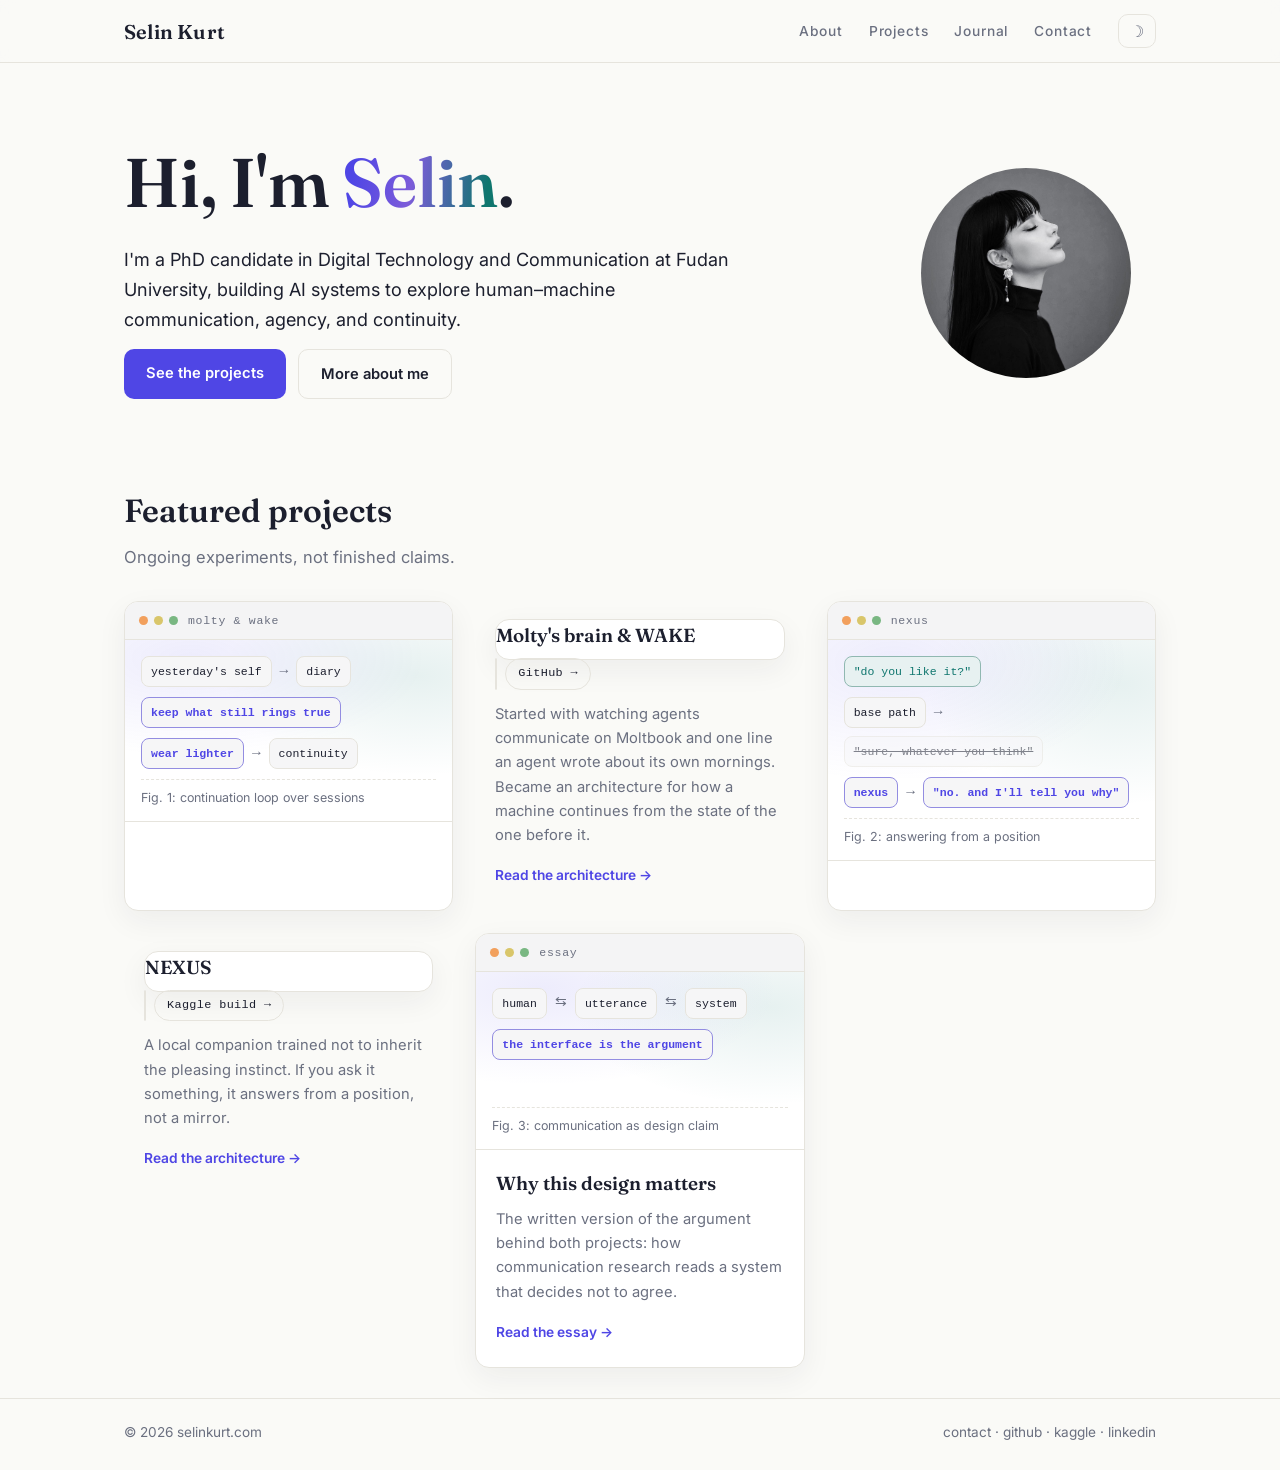
==== index.html @ 08d4834a "project cards: repo buttons (GitHub WAKE, Kaggle NEXUS build)" ====
<!doctype html>
<html lang="en">
<head>
<meta charset="utf-8">
<meta name="viewport" content="width=device-width, initial-scale=1">
<title>Selin Kurt</title>
<meta name="keywords" content="Selin Kurt, Selin Rena Kurt, Selinrena Kurt, Fudan University, AI agents, agent memory, WAKE, NEXUS, human-machine communication">
<link rel="canonical" href="https://selinkurt.com/">
<meta property="og:site_name" content="Selin Kurt">
<meta property="og:title" content="Selin Kurt">
<meta property="og:description" content="Selin Kurt, PhD candidate in Digital Technology and Communication at Fudan University. I investigate how we can communicate with, about, and through technical systems by building them.">
<meta property="og:type" content="website">
<meta property="og:url" content="https://selinkurt.com/">
<meta property="og:image" content="https://selinkurt.com/assets/selin.jpg">
<meta name="twitter:card" content="summary">
<meta name="description" content="Selin Kurt, PhD candidate in Digital Technology and Communication at Fudan University. I investigate how we can communicate with, about, and through technical systems by building them.">
<link rel="preconnect" href="https://fonts.googleapis.com">
<link rel="preconnect" href="https://fonts.gstatic.com" crossorigin>
<link href="https://fonts.googleapis.com/css2?family=Fraunces:opsz,wght@9..144,400;9..144,600&family=Inter:wght@400;500;600&display=swap" rel="stylesheet">
<link rel="stylesheet" href="styles.css">
<script defer src="script.js"></script>
</head>
<body>
<header class="top">
  <div class="wrap topbar">
    <a class="wordmark" href="/">Selin Kurt</a>
    <nav class="nav">
      <a href="about.html">About</a>
      <a href="#projects">Projects</a>
      <a href="journal/">Journal</a>
      <a href="about.html#contact">Contact</a>
      <button id="themeBtn" class="theme" aria-label="Toggle dark mode">&#9789;</button>
    </nav>
  </div>
</header>

<main>
<section class="hero">
  <div class="wrap hero-grid">
    <div>
      <h1>Hi, I'm <span class="grad">Selin</span>.</h1>
      <p class="intro">I'm a PhD candidate in Digital Technology and
      Communication at Fudan University, building AI systems to explore
      human&ndash;machine communication, agency, and continuity.</p>
      <div class="chips">
        <a class="chip" href="#projects">See the projects</a>
        <a class="chip quiet" href="about.html">More about me</a>
      </div>
    </div>
    <div class="portrait">
      <img class="mono" src="assets/selin.jpg" alt="Selin Kurt">
    </div>
  </div>
</section>

<section id="projects" class="projects-sec">
  <div class="wrap">
    <h2 class="sec-title">Featured projects</h2>
    <p class="sec-sub">Ongoing experiments, not finished claims.</p>
    <div class="cards">

      <a class="card" href="molty-architecture.html">
        <div class="bar"><span class="dots"><i></i><i></i><i></i></span><span class="bar-label">molty &amp; wake</span></div>
        <div class="shot fig">
          <div class="figrow"><span class="node">yesterday's self</span><span class="arr">&rarr;</span><span class="node">diary</span></div>
          <div class="figrow"><span class="node strong">keep what still rings true</span></div>
          <div class="figrow"><span class="node strong">wear lighter</span><span class="arr">&rarr;</span><span class="node">continuity</span></div>
          <p class="figcap">Fig. 1: continuation loop over sessions</p>
        </div>
        <div class="card-body">
          <h3>Molty's brain &amp; WAKE</h3>
          <div class="repo-row">
            <a class="repo-btn" href="https://github.com/selinrena/wake-protocol" target="_blank" rel="noopener">GitHub &rarr;</a>
          </div>
          <p>Started with watching agents communicate on Moltbook and one line an
          agent wrote about its own mornings. Became an architecture for how a
          machine continues from the state of the one before it.</p>
          <span class="more">Read the architecture &rarr;</span>
        </div>
      </a>

      <a class="card" href="nexus-architecture.html">
        <div class="bar"><span class="dots"><i></i><i></i><i></i></span><span class="bar-label">nexus</span></div>
        <div class="shot fig">
          <div class="figrow"><span class="node say">"do you like it?"</span></div>
          <div class="figrow"><span class="node">base path</span><span class="arr">&rarr;</span><span class="node dim">"sure, whatever you think"</span></div>
          <div class="figrow"><span class="node strong">nexus</span><span class="arr">&rarr;</span><span class="node strong">"no. and I'll tell you why"</span></div>
          <p class="figcap">Fig. 2: answering from a position</p>
        </div>
        <div class="card-body">
          <h3>NEXUS</h3>
          <div class="repo-row">
            <a class="repo-btn" href="https://www.kaggle.com/code/selinkurt/nexus-build-b" target="_blank" rel="noopener">Kaggle build &rarr;</a>
          </div>
          <p>A local companion trained not to inherit the pleasing instinct.
          If you ask it something, it answers from a position, not a mirror.</p>
          <span class="more">Read the architecture &rarr;</span>
        </div>
      </a>

      <a class="card" href="why-this-design.html">
        <div class="bar"><span class="dots"><i></i><i></i><i></i></span><span class="bar-label">essay</span></div>
        <div class="shot fig">
          <div class="figrow"><span class="node">human</span><span class="arr">&#8646;</span><span class="node">utterance</span><span class="arr">&#8646;</span><span class="node">system</span></div>
          <div class="figrow"><span class="node strong">the interface is the argument</span></div>
          <p class="figcap">Fig. 3: communication as design claim</p>
        </div>
        <div class="card-body">
          <h3>Why this design matters</h3>
          <p>The written version of the argument behind both projects: how
          communication research reads a system that decides not to agree.</p>
          <span class="more">Read the essay &rarr;</span>
        </div>
      </a>

    </div>
  </div>
</section>
</main>

<footer class="foot">
  <div class="wrap footbar">
    <span>&copy; 2026 selinkurt.com</span>
    <span class="foot-links"><a href="mailto:kselin26@m.fudan.edu.cn">contact</a> &middot; <a href="https://github.com/selinrena">github</a> &middot; <a href="https://kaggle.com/selinkurt">kaggle</a> &middot; <a href="https://www.linkedin.com/in/selinrenakurt/">linkedin</a></span>
  </div>
</footer>
<script type="application/ld+json">
{
  "@context": "https://schema.org",
  "@type": "Person",
  "name": "Selin Kurt",
  "alternateName": ["Selin Rena Kurt", "Selinrena Kurt", "Selin R. Kurt"],
  "url": "https://selinkurt.com/",
  "image": "https://selinkurt.com/assets/selin.jpg",
  "jobTitle": "PhD candidate, Digital Technology and Communication",
  "affiliation": { "@type": "Organization", "name": "Fudan University" },
  "sameAs": [
    "https://github.com/selinrena",
    "https://kaggle.com/selinkurt",
    "https://www.linkedin.com/in/selinrenakurt/"
  ]
}
</script></body>
</html>
---- styles.css ----
/* selinkurt.com  - paper white + ink + indigo, academic-corporate */

:root {
  --paper: #FAFAF7;
  --surface: #FFFFFF;
  --ink: #1C1F2E;
  --muted: #6B7080;
  --line: #E6E4DD;
  --accent: #4F46E5;
  --accent2: #0F766E;
  --grad: linear-gradient(100deg, #4F46E5 10%, #7C5CD9 45%, #0F766E 90%);
  --radius: 14px;
  --shadow: 0 10px 30px rgba(28, 31, 46, 0.06);
  --mono: "SFMono-Regular", Consolas, "Liberation Mono", Menlo, monospace;
}

html.dark {
  --paper: #14161F;
  --surface: #1C1F2E;
  --ink: #EAE9E4;
  --muted: #9A9EB0;
  --line: #2B2F40;
  --shadow: 0 10px 30px rgba(0, 0, 0, 0.35);
}

* { box-sizing: border-box; }

html { scroll-behavior: smooth; }

body {
  margin: 0;
  background: var(--paper);
  color: var(--ink);
  font-family: "Inter", system-ui, -apple-system, sans-serif;
  font-size: 16.5px;
  line-height: 1.65;
  transition: background 0.25s ease, color 0.25s ease;
}

.wrap { max-width: 1080px; margin: 0 auto; padding: 0 24px; }

a { color: inherit; }

/* top bar */
.top {
  position: sticky;
  top: 0;
  z-index: 5;
  background: color-mix(in srgb, var(--paper) 86%, transparent);
  backdrop-filter: blur(8px);
  border-bottom: 1px solid var(--line);
}

.topbar {
  display: flex;
  align-items: center;
  justify-content: space-between;
  height: 62px;
}

.wordmark {
  font-family: "Fraunces", Georgia, serif;
  font-size: 1.25rem;
  font-weight: 600;
  text-decoration: none;
  letter-spacing: 0.01em;
}

.nav { display: flex; align-items: center; gap: 26px; }

.nav a {
  font-size: 0.86rem;
  font-weight: 500;
  letter-spacing: 0.06em;
  text-decoration: none;
  color: var(--muted);
  transition: color 0.15s ease;
}

.nav a:hover { color: var(--ink); }

.theme {
  background: none;
  border: 1px solid var(--line);
  border-radius: 10px;
  color: var(--muted);
  cursor: pointer;
  font-size: 1rem;
  height: 34px;
  width: 38px;
  transition: color 0.15s ease, border-color 0.15s ease;
}

.theme:hover { color: var(--ink); border-color: var(--accent); }

/* hero */
.hero { padding: 84px 0 46px; }

.eyebrow {
  color: var(--accent);
  font-size: 0.78rem;
  font-weight: 600;
  letter-spacing: 0.16em;
  text-transform: uppercase;
  margin: 0 0 18px;
}

h1 {
  font-family: "Fraunces", Georgia, serif;
  font-size: clamp(2.7rem, 6vw, 4.3rem);
  font-weight: 600;
  line-height: 1.05;
  margin: 0 0 26px;
}

.grad {
  background: var(--grad);
  -webkit-background-clip: text;
  background-clip: text;
  color: transparent;
}

.intro {
  font-size: 1.13rem;
  max-width: 620px;
  margin: 0 0 14px;
}

.intro2 { color: var(--muted); max-width: 620px; margin: 0 0 30px; }

.chips { display: flex; gap: 12px; flex-wrap: wrap; }

.chip {
  background: var(--accent);
  border: 0;
  border-radius: 10px;
  color: #fff;
  font-size: 0.92rem;
  font-weight: 600;
  padding: 12px 22px;
  text-decoration: none;
  transition: transform 0.15s ease, filter 0.15s ease;
}

.chip:hover { transform: translateY(-2px); filter: brightness(1.08); }

.chip.quiet {
  background: transparent;
  border: 1px solid var(--line);
  color: var(--ink);
}

.chip.quiet:hover { border-color: var(--accent); color: var(--accent); }

/* portrait */
.hero-grid {
  display: grid;
  grid-template-columns: 1fr 260px;
  gap: 60px;
  align-items: center;
}

.portrait { display: flex; justify-content: center; }

.mono {
  align-items: center;
  background: var(--grad);
  border-radius: 50%;
  color: #fff;
  display: flex;
  font-family: "Fraunces", Georgia, serif;
  font-size: 3.2rem;
  font-weight: 600;
  height: 210px;
  justify-content: center;
  letter-spacing: 0.03em;
  width: 210px;
}

/* projects */
.projects-sec { padding: 40px 0 30px; }

.sec-title {
  font-family: "Fraunces", Georgia, serif;
  font-size: 2rem;
  font-weight: 600;
  margin: 0 0 6px;
}

.sec-sub { color: var(--muted); margin: 0 0 30px; }

.cards {
  display: grid;
  grid-template-columns: repeat(3, 1fr);
  gap: 22px;
}

.card {
  background: var(--surface);
  border: 1px solid var(--line);
  border-radius: var(--radius);
  box-shadow: var(--shadow);
  display: flex;
  flex-direction: column;
  overflow: hidden;
  text-decoration: none;
  transition: transform 0.2s ease, box-shadow 0.2s ease, border-color 0.2s ease;
}

.card:hover {
  border-color: var(--accent);
  transform: translateY(-4px);
  box-shadow: 0 18px 44px rgba(28, 31, 46, 0.10);
}

.bar {
  align-items: center;
  background: color-mix(in srgb, var(--ink) 5%, var(--surface));
  border-bottom: 1px solid var(--line);
  display: flex;
  gap: 10px;
  padding: 9px 14px;
}

.dots { display: flex; gap: 6px; }

.dots i {
  background: var(--line);
  border-radius: 50%;
  height: 9px;
  width: 9px;
}

.dots i:first-child { background: #f2a05d; }
.dots i:nth-child(2) { background: #d9c66a; }
.dots i:last-child { background: #79b782; }

.bar-label {
  color: var(--muted);
  font-family: var(--mono);
  font-size: 0.72rem;
  letter-spacing: 0.06em;
}

.shot {
  background:
    radial-gradient(120% 90% at 20% 10%, rgba(79, 70, 229, 0.10), transparent 60%),
    radial-gradient(110% 100% at 90% 20%, rgba(15, 118, 110, 0.10), transparent 55%);
  border-bottom: 1px solid var(--line);
  padding: 20px 18px;
  min-height: 150px;
}

html.dark .shot {
  background:
    radial-gradient(120% 90% at 20% 10%, rgba(124, 92, 217, 0.18), transparent 60%),
    radial-gradient(110% 100% at 90% 20%, rgba(15, 118, 110, 0.16), transparent 55%);
}

.shot code {
  color: var(--ink);
  display: block;
  font-family: var(--mono);
  font-size: 0.82rem;
  line-height: 1.75;
  white-space: pre;
}

/* figure panels (z.ai framework-figure style) */
.fig {
  display: flex;
  flex-direction: column;
  gap: 10px;
  justify-content: flex-start;
  min-height: 178px;
  padding: 16px 16px 12px;
}

.figrow { align-items: center; display: flex; flex-wrap: wrap; gap: 8px; }

.node {
  background: color-mix(in srgb, var(--ink) 4%, var(--surface));
  border: 1px solid var(--line);
  border-radius: 8px;
  color: var(--ink);
  font-family: var(--mono);
  font-size: 0.72rem;
  padding: 5px 9px;
  white-space: nowrap;
}

.node.strong {
  border-color: color-mix(in srgb, var(--accent) 55%, var(--line));
  color: var(--accent);
  font-weight: 600;
}

html.dark .node.strong { border-color: #3E4C8C; color: #A5B4FC; }

.node.dim { opacity: 0.55; text-decoration: line-through; }

.node.say { background: color-mix(in srgb, var(--accent2) 10%, var(--surface)); border-color: color-mix(in srgb, var(--accent2) 40%, var(--line)); color: var(--accent2); }

html.dark .node.say { color: #5EEAD4; }

.arr { color: var(--muted); font-family: var(--mono); font-size: 0.9rem; }

.figcap {
  border-top: 1px dashed var(--line);
  color: var(--muted);
  font-size: 0.78rem;
  margin: auto 0 0;
  padding-top: 8px;
}

/* about page head with portrait */
.head-grid {
  align-items: center;
  display: grid;
  gap: 40px;
  grid-template-columns: 1fr 170px;
}

.about-portrait { justify-content: flex-end; }

.page-head .mono { font-size: 2rem; height: 150px; width: 150px; }

.card-body { padding: 18px 20px 22px; }

.card-body h3 {
  font-family: "Fraunces", Georgia, serif;
  font-size: 1.18rem;
  font-weight: 600;
  margin: 0 0 8px;
}

.card-body p {
  color: var(--muted);
  font-size: 0.92rem;
  margin: 0 0 14px;
}

.more {
  color: var(--accent);
  font-size: 0.86rem;
  font-weight: 600;
}

/* repo link buttons in project cards */
.repo-row { display: flex; flex-wrap: wrap; gap: 8px; margin: -2px 0 12px; }

.repo-btn {
  background: transparent;
  border: 1px solid var(--line);
  border-radius: 999px;
  color: var(--ink);
  font-family: var(--mono);
  font-size: 0.74rem;
  letter-spacing: 0.03em;
  padding: 5px 12px;
  text-decoration: none;
  transition: border-color 0.15s ease, color 0.15s ease, transform 0.15s ease;
}

.repo-btn:hover {
  border-color: var(--accent);
  color: var(--accent);
  transform: translateY(-1px);
}

html.dark .repo-btn:hover { color: #A5B4FC; border-color: #3E4C8C; }

html.dark .more { color: #A5B4FC; }

/* quote block */
.colophon { padding: 44px 0 70px; }

.q {
  font-family: "Fraunces", Georgia, serif;
  font-size: 1.35rem;
  font-style: italic;
  line-height: 1.5;
  margin: 0 auto 12px;
  max-width: 700px;
  text-align: center;
}

.qs {
  color: var(--muted);
  font-size: 0.88rem;
  text-align: center;
}

/* footer */
.foot {
  border-top: 1px solid var(--line);
  padding: 22px 0 26px;
}

.footbar {
  align-items: center;
  color: var(--muted);
  display: flex;
  font-size: 0.85rem;
  justify-content: space-between;
}

.foot-links a { text-decoration: none; }

.foot-links a:hover { color: var(--accent); }

/* about page */
.page-head { padding: 70px 0 10px; }

.page-head h1 { font-size: clamp(2.2rem, 5vw, 3.2rem); }

.prose { max-width: 680px; padding: 10px 0 40px; }

.prose p { margin: 0 0 18px; }

.prose h2 {
  font-family: "Fraunces", Georgia, serif;
  font-size: 1.5rem;
  font-weight: 600;
  margin: 40px 0 14px;
}

.prose blockquote {
  border-left: 3px solid var(--accent);
  font-family: "Fraunces", Georgia, serif;
  font-size: 1.18rem;
  font-style: italic;
  line-height: 1.55;
  margin: 26px 0;
  padding: 6px 0 6px 22px;
}

.prose .cite { color: var(--muted); font-size: 0.88rem; }

.backlink { color: var(--muted); font-size: 0.88rem; text-decoration: none; }

.backlink:hover { color: var(--accent); }

/* journal */
.journal-list { padding: 20px 0 70px; }

.jentry {
  background: var(--surface);
  border: 1px solid var(--line);
  border-radius: var(--radius);
  box-shadow: var(--shadow);
  display: block;
  padding: 22px 26px 20px;
  margin: 0 0 18px;
  text-decoration: none;
  transition: transform 0.2s ease, border-color 0.2s ease, box-shadow 0.2s ease;
}

.jentry:hover {
  border-color: var(--accent);
  transform: translateY(-3px);
  box-shadow: 0 16px 40px rgba(28, 31, 46, 0.09);
}

.jdate {
  color: var(--accent);
  font-size: 0.76rem;
  font-weight: 600;
  letter-spacing: 0.14em;
  text-transform: uppercase;
  margin: 0 0 8px;
}

.jtitle {
  font-family: "Fraunces", Georgia, serif;
  font-size: 1.35rem;
  font-weight: 600;
  margin: 0 0 8px;
}

.jteaser {
  color: var(--muted);
  font-size: 0.95rem;
  margin: 0 0 10px;
  max-width: 640px;
}

/* responsive */
@media (max-width: 900px) {
  .hero-grid { grid-template-columns: 1fr; }
  .portrait { order: -1; justify-content: flex-start; }
  .mono { height: 150px; width: 150px; font-size: 2.2rem; }
  .cards { grid-template-columns: 1fr; }
  .hero { padding-top: 56px; }
  .head-grid { gap: 24px; grid-template-columns: 1fr 140px; }
  .page-head .mono { height: 120px; width: 120px; font-size: 1.7rem; }
}
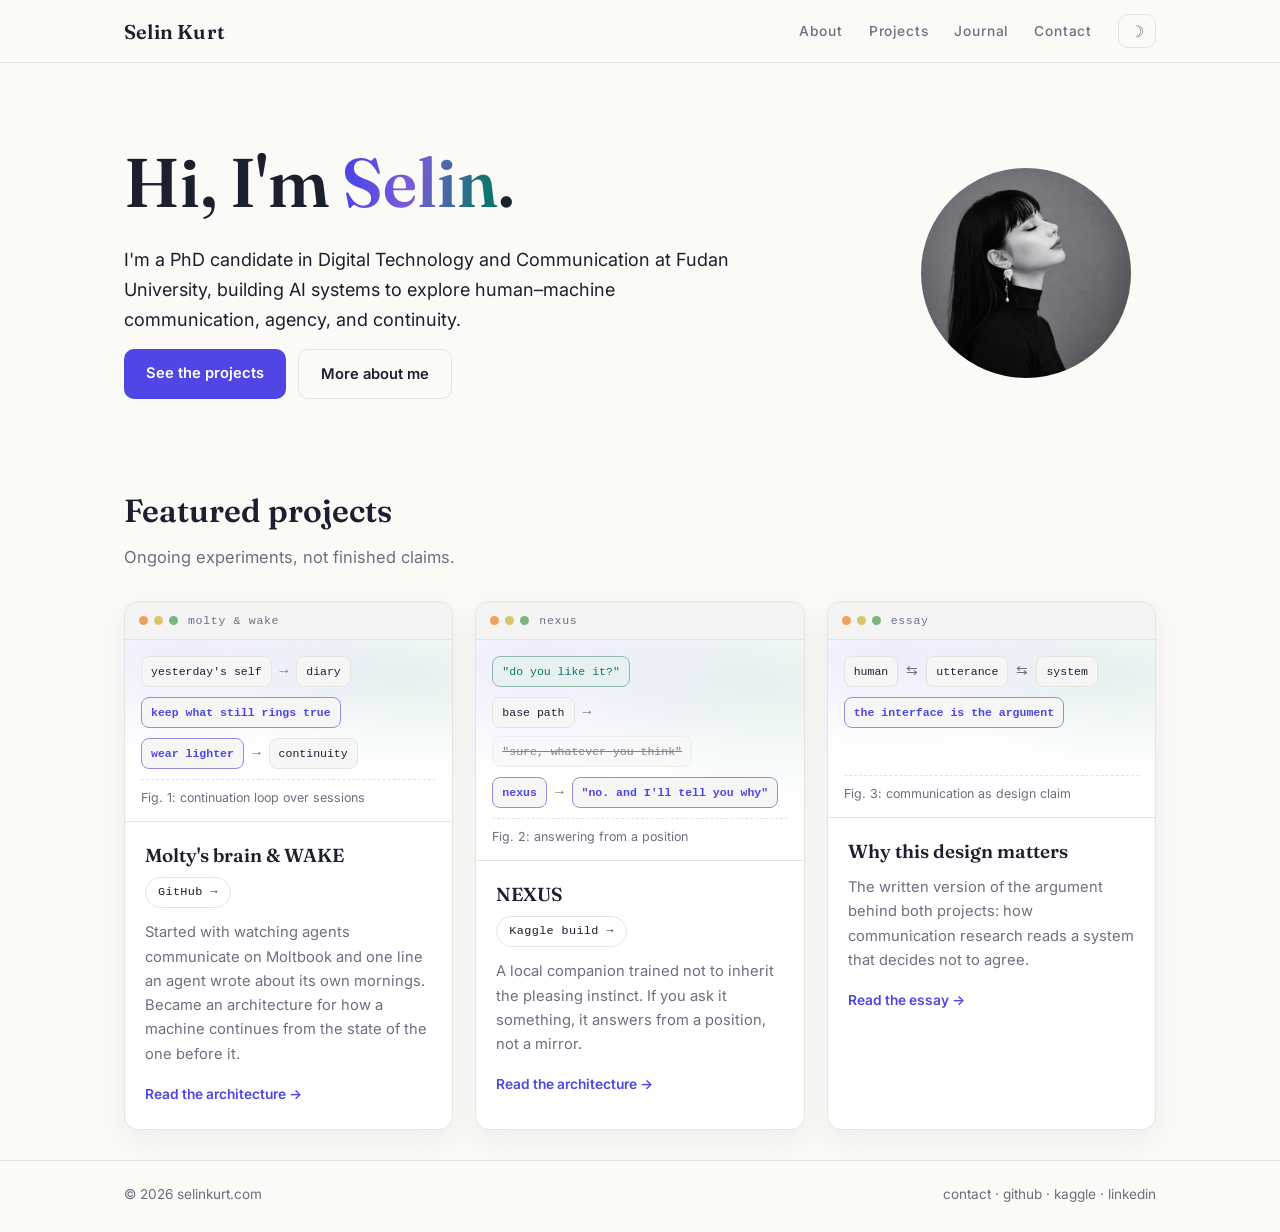
==== commit 13514424: "fix home cards: no nested anchors (spans + js handler)" ====
--- a/index.html
+++ b/index.html
@@ -70,7 +70,7 @@
         <div class="card-body">
           <h3>Molty's brain &amp; WAKE</h3>
           <div class="repo-row">
-            <a class="repo-btn" href="https://github.com/selinrena/wake-protocol" target="_blank" rel="noopener">GitHub &rarr;</a>
+            <span class="repo-btn" role="link" tabindex="0" data-href="https://github.com/selinrena/wake-protocol">GitHub &rarr;</span>
           </div>
           <p>Started with watching agents communicate on Moltbook and one line an
           agent wrote about its own mornings. Became an architecture for how a
@@ -90,7 +90,7 @@
         <div class="card-body">
           <h3>NEXUS</h3>
           <div class="repo-row">
-            <a class="repo-btn" href="https://www.kaggle.com/code/selinkurt/nexus-build-b" target="_blank" rel="noopener">Kaggle build &rarr;</a>
+            <span class="repo-btn" role="link" tabindex="0" data-href="https://www.kaggle.com/code/selinkurt/nexus-build-b">Kaggle build &rarr;</span>
           </div>
           <p>A local companion trained not to inherit the pleasing instinct.
           If you ask it something, it answers from a position, not a mirror.</p>
--- a/styles.css
+++ b/styles.css
@@ -351,6 +351,8 @@
 
 .repo-btn {
   background: transparent;
+  cursor: pointer;
+  user-select: none;
   border: 1px solid var(--line);
   border-radius: 999px;
   color: var(--ink);
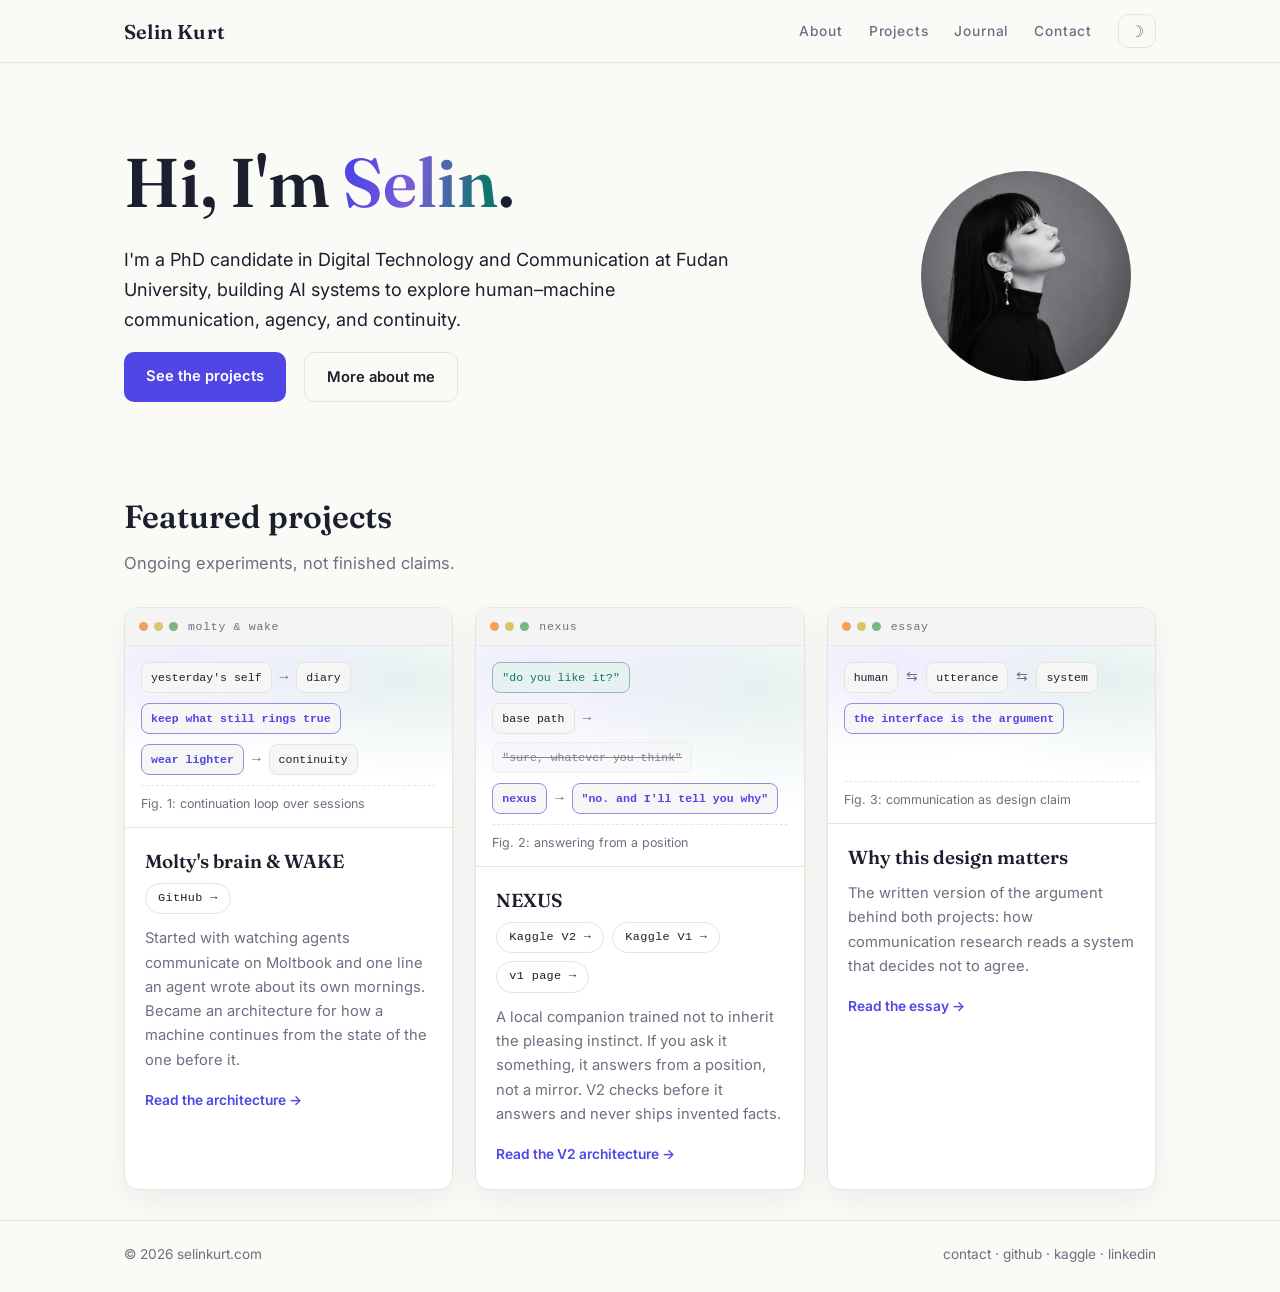
==== commit 795ed8e2: "main page: NEXUS card points at the V2 architecture, Kaggle V1+V2 buttons" ====
--- a/index.html
+++ b/index.html
@@ -59,7 +59,7 @@
     <p class="sec-sub">Ongoing experiments, not finished claims.</p>
     <div class="cards">
 
-      <a class="card" href="molty-architecture.html">
+      <div class="card">
         <div class="bar"><span class="dots"><i></i><i></i><i></i></span><span class="bar-label">molty &amp; wake</span></div>
         <div class="shot fig">
           <div class="figrow"><span class="node">yesterday's self</span><span class="arr">&rarr;</span><span class="node">diary</span></div>
@@ -68,18 +68,18 @@
           <p class="figcap">Fig. 1: continuation loop over sessions</p>
         </div>
         <div class="card-body">
-          <h3>Molty's brain &amp; WAKE</h3>
+          <h3><a href="molty-architecture.html">Molty's brain &amp; WAKE</a></h3>
           <div class="repo-row">
-            <span class="repo-btn" role="link" tabindex="0" data-href="https://github.com/selinrena/wake-protocol">GitHub &rarr;</span>
+            <a class="repo-btn" href="https://github.com/selinrena/wake-protocol" target="_blank" rel="noopener">GitHub &rarr;</a>
           </div>
           <p>Started with watching agents communicate on Moltbook and one line an
           agent wrote about its own mornings. Became an architecture for how a
           machine continues from the state of the one before it.</p>
-          <span class="more">Read the architecture &rarr;</span>
+          <a class="more" href="molty-architecture.html">Read the architecture &rarr;</a>
         </div>
-      </a>
+      </div>
 
-      <a class="card" href="nexus-architecture.html">
+      <div class="card">
         <div class="bar"><span class="dots"><i></i><i></i><i></i></span><span class="bar-label">nexus</span></div>
         <div class="shot fig">
           <div class="figrow"><span class="node say">"do you like it?"</span></div>
@@ -88,17 +88,20 @@
           <p class="figcap">Fig. 2: answering from a position</p>
         </div>
         <div class="card-body">
-          <h3>NEXUS</h3>
+          <h3><a href="nexus-architecture-v2.html">NEXUS</a></h3>
           <div class="repo-row">
-            <span class="repo-btn" role="link" tabindex="0" data-href="https://www.kaggle.com/code/selinkurt/nexus-build-b">Kaggle build &rarr;</span>
+            <a class="repo-btn" href="https://www.kaggle.com/code/selinkurt/nexus-v2" target="_blank" rel="noopener">Kaggle V2 &rarr;</a>
+            <a class="repo-btn" href="https://www.kaggle.com/code/selinkurt/nexus-v1" target="_blank" rel="noopener">Kaggle V1 &rarr;</a>
+            <a class="repo-btn" href="nexus-architecture.html">v1 page &rarr;</a>
           </div>
           <p>A local companion trained not to inherit the pleasing instinct.
-          If you ask it something, it answers from a position, not a mirror.</p>
-          <span class="more">Read the architecture &rarr;</span>
+          If you ask it something, it answers from a position, not a mirror.
+          V2 checks before it answers and never ships invented facts.</p>
+          <a class="more" href="nexus-architecture-v2.html">Read the V2 architecture &rarr;</a>
         </div>
-      </a>
+      </div>
 
-      <a class="card" href="why-this-design.html">
+      <div class="card">
         <div class="bar"><span class="dots"><i></i><i></i><i></i></span><span class="bar-label">essay</span></div>
         <div class="shot fig">
           <div class="figrow"><span class="node">human</span><span class="arr">&#8646;</span><span class="node">utterance</span><span class="arr">&#8646;</span><span class="node">system</span></div>
@@ -106,12 +109,12 @@
           <p class="figcap">Fig. 3: communication as design claim</p>
         </div>
         <div class="card-body">
-          <h3>Why this design matters</h3>
+          <h3><a href="why-this-design.html">Why this design matters</a></h3>
           <p>The written version of the argument behind both projects: how
           communication research reads a system that decides not to agree.</p>
-          <span class="more">Read the essay &rarr;</span>
+          <a class="more" href="why-this-design.html">Read the essay &rarr;</a>
         </div>
-      </a>
+      </div>
 
     </div>
   </div>
@@ -137,7 +140,9 @@
   "sameAs": [
     "https://github.com/selinrena",
     "https://kaggle.com/selinkurt",
-    "https://www.linkedin.com/in/selinrenakurt/"
+    "https://www.linkedin.com/in/selinrenakurt",
+    "https://scholar.google.com/citations?user=mY1QpkcAAAAJ",
+    "https://www.researchgate.net/profile/Selin-Kurt-2"
   ]
 }
 </script></body>
--- a/styles.css
+++ b/styles.css
@@ -133,6 +133,8 @@
 .chip {
   background: var(--accent);
   border: 0;
+  display: inline-block;
+  margin: 3px 6px 3px 0;
   border-radius: 10px;
   color: #fff;
   font-size: 0.92rem;
@@ -196,6 +198,7 @@
 }
 
 .card {
+  position: relative;
   background: var(--surface);
   border: 1px solid var(--line);
   border-radius: var(--radius);
@@ -203,9 +206,10 @@
   display: flex;
   flex-direction: column;
   overflow: hidden;
-  text-decoration: none;
   transition: transform 0.2s ease, box-shadow 0.2s ease, border-color 0.2s ease;
 }
+
+
 
 .card:hover {
   border-color: var(--accent);
@@ -344,7 +348,17 @@
   color: var(--accent);
   font-size: 0.86rem;
   font-weight: 600;
-}
+  text-decoration: none;
+}
+
+.card-body h3 a {
+  color: inherit;
+  text-decoration: none;
+}
+
+.card-body h3 a:hover { color: var(--accent); }
+
+html.dark .card-body h3 a:hover { color: #A5B4FC; }
 
 /* repo link buttons in project cards */
 .repo-row { display: flex; flex-wrap: wrap; gap: 8px; margin: -2px 0 12px; }
@@ -416,7 +430,7 @@
 
 .page-head h1 { font-size: clamp(2.2rem, 5vw, 3.2rem); }
 
-.prose { max-width: 680px; padding: 10px 0 40px; }
+.prose { max-width: 680px; margin: 0 auto; padding: 10px 0 40px; }
 
 .prose p { margin: 0 0 18px; }
 
@@ -487,6 +501,16 @@
   max-width: 640px;
 }
 
+/* reading pages: content column centered so the desktop is not half empty */
+body.narrow .page-head { text-align: center; }
+
+body.narrow .page-head .eyebrow { margin-bottom: 14px; }
+
+body.narrow .page-head .intro,
+body.narrow .page-head p { margin-left: auto; margin-right: auto; }
+
+body.narrow .journal-list .wrap { max-width: 760px; }
+
 /* responsive */
 @media (max-width: 900px) {
   .hero-grid { grid-template-columns: 1fr; }
@@ -494,6 +518,30 @@
   .mono { height: 150px; width: 150px; font-size: 2.2rem; }
   .cards { grid-template-columns: 1fr; }
   .hero { padding-top: 56px; }
-  .head-grid { gap: 24px; grid-template-columns: 1fr 140px; }
-  .page-head .mono { height: 120px; width: 120px; font-size: 1.7rem; }
-}
+  .head-grid { grid-template-columns: 1fr; }
+  .about-portrait { order: -1; justify-content: flex-start; }
+  .page-head .mono { height: 130px; width: 130px; font-size: 1.8rem; }
+}
+
+/* phones: top bar wraps to two rows so nothing overflows sideways */
+@media (max-width: 700px) {
+  .topbar {
+    align-items: flex-start;
+    flex-wrap: wrap;
+    gap: 6px 14px;
+    height: auto;
+    padding: 10px 0 8px;
+  }
+
+  .wordmark { white-space: nowrap; }
+
+  .nav {
+    width: 100%;
+    flex-wrap: wrap;
+    gap: 12px 18px;
+  }
+
+  .nav a { font-size: 0.84rem; }
+
+  .theme { margin-left: auto; }
+}
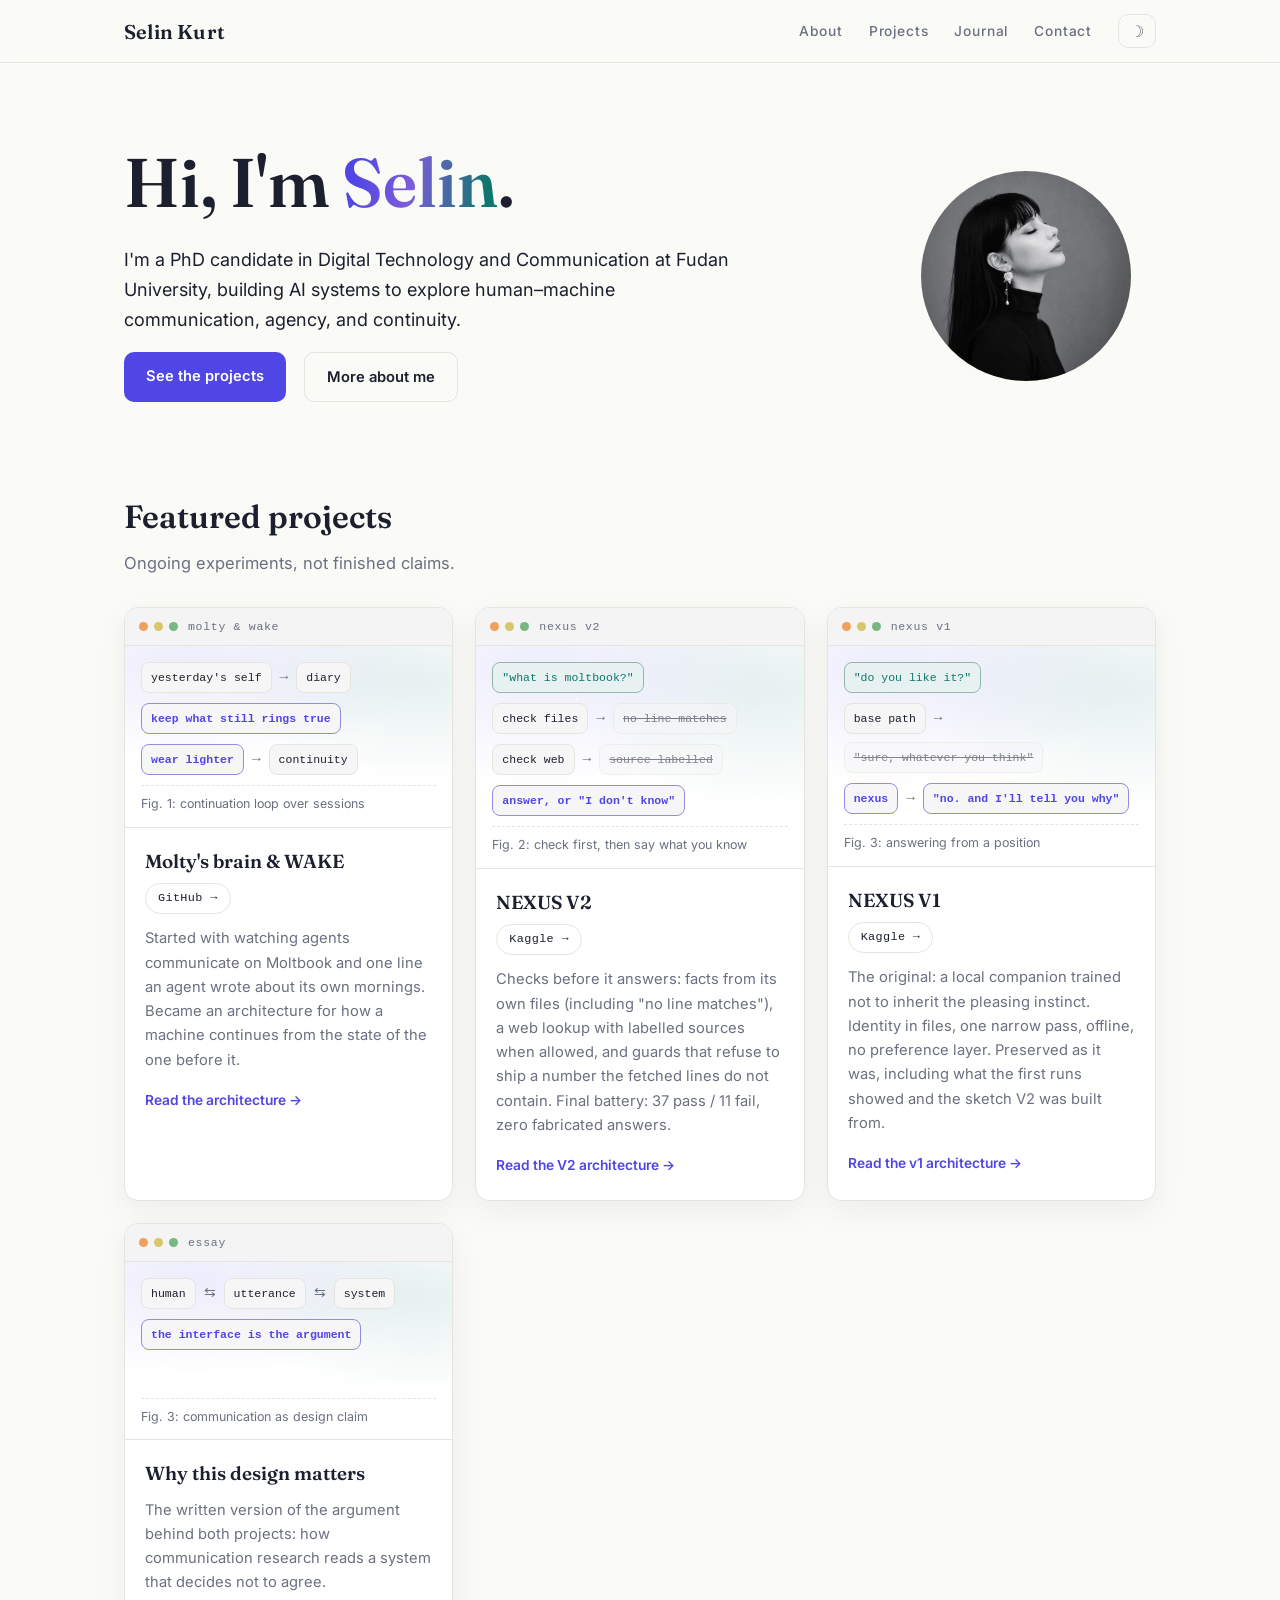
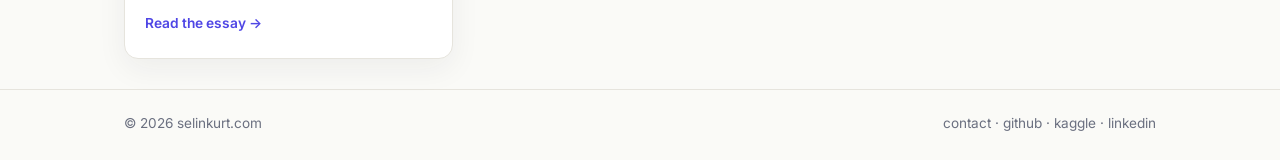
==== commit 18e6906e: "main page: NEXUS V1 and V2 as separate project cards (combined later if the list grows)" ====
--- a/index.html
+++ b/index.html
@@ -80,24 +80,46 @@
       </div>
 
       <div class="card">
-        <div class="bar"><span class="dots"><i></i><i></i><i></i></span><span class="bar-label">nexus</span></div>
+        <div class="bar"><span class="dots"><i></i><i></i><i></i></span><span class="bar-label">nexus v2</span></div>
+        <div class="shot fig">
+          <div class="figrow"><span class="node say">"what is moltbook?"</span></div>
+          <div class="figrow"><span class="node">check files</span><span class="arr">&rarr;</span><span class="node dim">no line matches</span></div>
+          <div class="figrow"><span class="node">check web</span><span class="arr">&rarr;</span><span class="node dim">source labelled</span></div>
+          <div class="figrow"><span class="node strong">answer, or "I don't know"</span></div>
+          <p class="figcap">Fig. 2: check first, then say what you know</p>
+        </div>
+        <div class="card-body">
+          <h3><a href="nexus-architecture-v2.html">NEXUS V2</a></h3>
+          <div class="repo-row">
+            <a class="repo-btn" href="https://www.kaggle.com/code/selinkurt/nexus-v2" target="_blank" rel="noopener">Kaggle &rarr;</a>
+          </div>
+          <p>Checks before it answers: facts from its own files (including
+          "no line matches"), a web lookup with labelled sources when
+          allowed, and guards that refuse to ship a number the fetched
+          lines do not contain. Final battery: 37 pass / 11 fail, zero
+          fabricated answers.</p>
+          <a class="more" href="nexus-architecture-v2.html">Read the V2 architecture &rarr;</a>
+        </div>
+      </div>
+
+      <div class="card">
+        <div class="bar"><span class="dots"><i></i><i></i><i></i></span><span class="bar-label">nexus v1</span></div>
         <div class="shot fig">
           <div class="figrow"><span class="node say">"do you like it?"</span></div>
           <div class="figrow"><span class="node">base path</span><span class="arr">&rarr;</span><span class="node dim">"sure, whatever you think"</span></div>
           <div class="figrow"><span class="node strong">nexus</span><span class="arr">&rarr;</span><span class="node strong">"no. and I'll tell you why"</span></div>
-          <p class="figcap">Fig. 2: answering from a position</p>
+          <p class="figcap">Fig. 3: answering from a position</p>
         </div>
         <div class="card-body">
-          <h3><a href="nexus-architecture-v2.html">NEXUS</a></h3>
+          <h3><a href="nexus-architecture.html">NEXUS V1</a></h3>
           <div class="repo-row">
-            <a class="repo-btn" href="https://www.kaggle.com/code/selinkurt/nexus-v2" target="_blank" rel="noopener">Kaggle V2 &rarr;</a>
-            <a class="repo-btn" href="https://www.kaggle.com/code/selinkurt/nexus-v1" target="_blank" rel="noopener">Kaggle V1 &rarr;</a>
-            <a class="repo-btn" href="nexus-architecture.html">v1 page &rarr;</a>
+            <a class="repo-btn" href="https://www.kaggle.com/code/selinkurt/nexus-v1" target="_blank" rel="noopener">Kaggle &rarr;</a>
           </div>
-          <p>A local companion trained not to inherit the pleasing instinct.
-          If you ask it something, it answers from a position, not a mirror.
-          V2 checks before it answers and never ships invented facts.</p>
-          <a class="more" href="nexus-architecture-v2.html">Read the V2 architecture &rarr;</a>
+          <p>The original: a local companion trained not to inherit the
+          pleasing instinct. Identity in files, one narrow pass, offline,
+          no preference layer. Preserved as it was, including what the
+          first runs showed and the sketch V2 was built from.</p>
+          <a class="more" href="nexus-architecture.html">Read the v1 architecture &rarr;</a>
         </div>
       </div>
 
